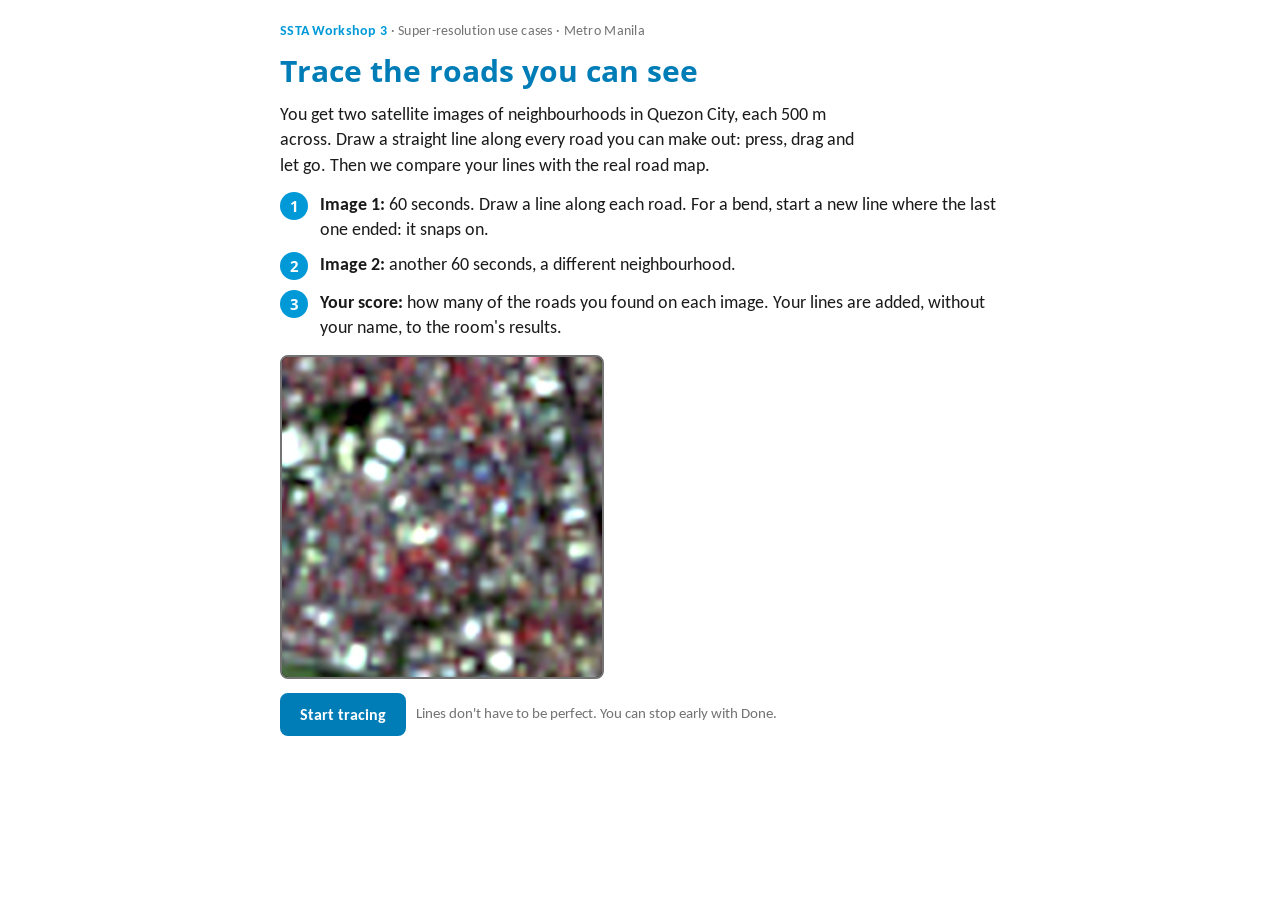
==== index.html @ 5d22a96a "Road-tracing exercise for SSTA Workshop 3 Co-Authored-By: Claude Opus 5.5 <noreply@anthropic.com>" ====
<!doctype html>
<html lang="en">
<head>
<meta charset="utf-8">
<meta name="viewport" content="width=device-width,initial-scale=1,viewport-fit=cover">
<title>Trace the Roads · SSTA Workshop 3</title>
<link rel="preconnect" href="https://fonts.googleapis.com">
<link rel="stylesheet" href="https://fonts.googleapis.com/css2?family=Carlito:wght@400;700&family=Open+Sans:wght@700&display=swap">
<link rel="stylesheet" href="style.css">
<style>body { margin: 0; }</style>
</head>
<body>
<div class="wrap">
  <section id="intro">
    <div style="display:flex;flex-direction:column;gap:14px">
      <div class="eyebrow"><b>SSTA Workshop 3</b> · Super-resolution use cases · Metro Manila</div>
      <h1>Trace the roads you can see</h1>
      <p>You get two satellite images of neighbourhoods in Quezon City, each 500 m across. Draw a straight line along every road you can make out: press, drag and let go. Then we compare your lines with the real road map.</p>
      <ol class="steps">
        <li><span><b>Image 1:</b> 60 seconds. Draw a line along each road. For a bend, start a new line where the last one ended: it snaps on.</span></li>
        <li><span><b>Image 2:</b> another 60 seconds, a different neighbourhood.</span></li>
        <li><span><b>Your score:</b> how many of the roads you found on each image. Your lines are added, without your name, to the room's results.</span></li>
      </ol>
      <div class="stage s2" style="max-width:320px"><img id="introImg" alt="Example: a Sentinel-2 image of Quezon City, enlarged"></div>
      <div class="bar"><button class="go" id="start">Start tracing</button><span class="muted">Lines don't have to be perfect. You can stop early with Done.</span></div>
    </div>
  </section>

  <section id="trace" hidden>
    <div style="display:flex;flex-direction:column;gap:12px">
      <div class="tag"><strong id="tStep">Image 1 of 2</strong><span class="chip" id="tChip"></span></div>
      <div class="stage" id="tStage"><img id="tImg" alt=""><canvas id="tCan" width="600" height="600" aria-label="Drawing area: press, drag and release to draw a straight line along a road"></canvas>
        <div class="scale"><i></i><span>100 m</span></div></div>
      <div class="bar">
        <div class="timer"><div class="track"><b id="tBar"></b></div><span id="tSec">60 s</span></div>
        <button id="undo">Undo</button><button id="clear">Clear</button><button class="go" id="done">Done</button>
      </div>
    </div>
  </section>

  <section id="result" hidden>
    <div style="display:flex;flex-direction:column;gap:16px">
      <div class="eyebrow"><b>Your score</b></div>
      <h2 id="rHead"></h2>
      <div class="cards">
        <div class="card s2"><span class="chip s2" style="align-self:flex-start">Sentinel-2 · 10 m</span><span class="big" id="rBlur"></span><span>of the roads found</span><span class="muted" id="rBlurP"></span></div>
        <div class="card sr"><span class="chip sr" style="align-self:flex-start">Super-resolved · 2.5 m</span><span class="big" id="rSharp"></span><span>of the roads found</span><span class="muted" id="rSharpP"></span></div>
      </div>
      <p>Both images come from the same free Sentinel-2 satellite. The second was super-resolved by our model before you traced it. Below, your lines are drawn on a real high-resolution image of each neighbourhood.</p>
      <div class="legend"><span style="--c:var(--yours)">your lines</span><span style="--c:var(--found)">roads you found</span><span style="--c:var(--missed)">roads you missed</span></div>
      <div class="pair">
        <figure><div class="stage real"><img id="rImg0" alt=""><canvas id="rCan0" width="600" height="600"></canvas></div><figcaption id="rCap0"></figcaption></figure>
        <figure><div class="stage real"><img id="rImg1" alt=""><canvas id="rCan1" width="600" height="600"></canvas></div><figcaption id="rCap1"></figcaption></figure>
      </div>
      <p class="small" id="sent"></p>
      <p class="small">A road counts as found when one of your lines runs within 12 m of it. Driveways and footpaths are left out. Roads: © OpenStreetMap contributors. Real images: Google satellite imagery, averaged to 2.5 m. Sentinel-2: contains modified Copernicus Sentinel data 2025.</p>
      <div class="bar"><button id="again">Trace again</button></div>
    </div>
  </section>
</div>
<script src="areas.js"></script>
<script src="config.js"></script>
<script src="score.js"></script>
<script>
const SECONDS = 60, SNAP = 14, MINLEN = 6;
let plan, cur, strokes = [], active = null, timer, left = 0, results, attempt = 0;
const $ = id => document.getElementById(id);
$("introImg").src = AREAS.A.img.blurry;
let uid; try { uid = localStorage.getItem("ssta-uid"); if (!uid) { uid = Math.random().toString(36).slice(2, 10); localStorage.setItem("ssta-uid", uid); } } catch (e) { uid = Math.random().toString(36).slice(2, 10); }

function newPlan() {
  const first = Math.random() < 0.5 ? "A" : "B";
  return [{ area: first, kind: "blurry" }, { area: first === "A" ? "B" : "A", kind: "sharp" }];
}
function show(id) { for (const s of ["intro", "trace", "result"]) $(s).hidden = s !== id; window.scrollTo(0, 0); }
function begin(i) {
  cur = i; strokes = []; active = null;
  const p = plan[i], s2 = p.kind === "blurry";
  $("tStep").textContent = `Image ${i + 1} of 2`;
  $("tChip").textContent = s2 ? "Sentinel-2 · 10 m pixels, enlarged" : "Super-resolved · 2.5 m pixels";
  $("tChip").className = "chip " + (s2 ? "s2" : "sr");
  $("tStage").className = "stage " + (s2 ? "s2" : "sr");
  $("tImg").src = AREAS[p.area].img[p.kind]; $("tImg").alt = $("tChip").textContent;
  redraw(); left = SECONDS; tick();
  clearInterval(timer); timer = setInterval(() => { left -= 1; tick(); if (left <= 0) finish(); }, 1000);
  show("trace");
}
function tick() { $("tSec").textContent = `${Math.max(left, 0)} s`; $("tBar").style.width = `${100 * Math.max(left, 0) / SECONDS}%`; }
function finish() {
  clearInterval(timer);
  if (active) { if (Math.hypot(active[1][0] - active[0][0], active[1][1] - active[0][1]) >= MINLEN) strokes.push(active); active = null; }
  plan[cur].strokes = strokes;
  if (cur === 0) begin(1); else score();
}
// Straight lines: press = start, drag = preview, release = end. Ends snap to the ends of earlier lines.
const can = $("tCan"), ctx = can.getContext("2d");
function pos(e) { const r = can.getBoundingClientRect(); return [(e.clientX - r.left) * 600 / r.width, (e.clientY - r.top) * 600 / r.height]; }
const clampP = p => [Math.min(600, Math.max(0, p[0])), Math.min(600, Math.max(0, p[1]))];
function snap(p) {
  let best = null, bd = SNAP;
  for (const s of strokes) for (const q of s) { const d = Math.hypot(p[0] - q[0], p[1] - q[1]); if (d < bd) { bd = d; best = q; } }
  return best ? [best[0], best[1]] : p;
}
can.addEventListener("pointerdown", e => { if (left <= 0) return; e.preventDefault(); can.setPointerCapture(e.pointerId);
  const p = snap(clampP(pos(e))); active = [p, p]; redraw(); });
can.addEventListener("pointermove", e => { if (!active) return; active[1] = clampP(pos(e)); redraw(); });
can.addEventListener("pointerup", () => { if (!active) return; const end = snap(active[1]);
  if (Math.hypot(end[0] - active[0][0], end[1] - active[0][1]) >= MINLEN) strokes.push([active[0], end]);
  active = null; redraw(); });
can.addEventListener("pointercancel", () => { active = null; redraw(); });
function redraw() {
  ctx.clearRect(0, 0, 600, 600);
  const all = strokes.concat(active ? [active] : []);
  for (const s of all) { polyline(ctx, s, "rgba(0,0,0,.6)", 8); polyline(ctx, s, css("--trace"), 4); }
  ctx.fillStyle = css("--trace"); ctx.strokeStyle = "rgba(0,0,0,.6)"; ctx.lineWidth = 2;
  for (const s of all) for (const q of s) { ctx.beginPath(); ctx.arc(q[0], q[1], 5, 0, 7); ctx.fill(); ctx.stroke(); }
}
$("undo").onclick = () => { strokes.pop(); redraw(); };
$("clear").onclick = () => { strokes = []; redraw(); };
$("done").onclick = finish;
$("start").onclick = $("again").onclick = () => { plan = newPlan(); attempt += 1; begin(0); };

function send(rs) {
  if (!ENDPOINT) { $("sent").textContent = ""; return; }
  const body = JSON.stringify({ session: SESSION, id: uid, attempt, plan: rs.map(r => ({ area: r.area, kind: r.kind,
    recall: +r.recall.toFixed(4), precision: r.precision === null ? null : +r.precision.toFixed(4),
    lines: r.strokes.map(s => s.flat().map(Math.round)) })) });
  $("sent").textContent = "Sending your lines to the room…";
  const go = k => fetch(ENDPOINT, { method: "POST", mode: "no-cors", headers: { "Content-Type": "text/plain;charset=utf-8" }, body, keepalive: true })
    .then(() => { $("sent").textContent = "Your lines were added to the room's results."; })
    .catch(() => { if (k < 3) setTimeout(() => go(k + 1), 2000 * (k + 1)); else $("sent").textContent = "Could not reach the results board. Your score above still counts."; });
  go(0);
}
function score() {
  results = plan.map(p => ({ ...p, ...evaluate(p.area, p.strokes) }));
  const [b, s] = results;
  $("rBlur").textContent = pct(b.recall); $("rSharp").textContent = pct(s.recall);
  const prec = r => r.precision === null ? "You drew no lines." : `${pct(r.precision)} of your lines were on a real road.`;
  $("rBlurP").textContent = prec(b); $("rSharpP").textContent = prec(s);
  const ratio = b.recall > 0.005 ? s.recall / b.recall : null;
  $("rHead").textContent = s.recall > b.recall
    ? (ratio && ratio >= 1.5 ? `You found ${ratio.toFixed(1)} times as many roads on the super-resolved image` : "You found more roads on the super-resolved image")
    : "You found as many roads on the blurry image. Try again, slowly?";
  results.forEach((r, i) => {
    $("rImg" + i).src = AREAS[r.area].img.real; $("rImg" + i).alt = "Real high-resolution image of the same neighbourhood";
    $("rCap" + i).innerHTML = `<b>Traced on ${r.kind === "blurry" ? "Sentinel-2" : "the super-resolved image"}</b> · drawn on the real image`;
    const c = $("rCan" + i).getContext("2d"); c.clearRect(0, 0, 600, 600);
    const shown = r.segs.filter(([, , ok, m]) => m || ok);   // outlines first, then colours, so the pieces join up
    for (const [p, q, ok] of shown) polyline(c, [p, q], "rgba(0,0,0,.45)", ok ? 9 : 5);
    for (const [p, q, ok] of shown) polyline(c, [p, q], ok ? css("--found") : css("--missed"), ok ? 6 : 3);
    for (const st of r.strokes) { polyline(c, st, "rgba(0,0,0,.6)", 5); polyline(c, st, css("--yours"), 2.5); }
  });
  show("result"); send(results);
}
</script>
</body>
</html>
---- style.css ----
/* SSTA workshop look: white page, ADB-blue Segoe UI headings, Calibri body, light-grey rounded cards,
   green = our model, blue = real image, grey = Sentinel-2 (same colours as the slides). Single light look. */
:root {
  --page: #ffffff;
  --ink: #1a1a1a;
  --muted: #737373;
  --title: #007db7;       /* slide titles */
  --brand: #0099d8;       /* theme dark 2 */
  --wash: #c6ecfb;        /* section-divider background */
  --card: #fafafa;
  --card-edge: #bfbfbf;
  --model: #1f8a70;       /* our model */
  --model-fill: #e9f3f1;
  --real: #3a6ea5;        /* real high-resolution image */
  --s2: #737373;          /* Sentinel-2 */
  --trace: #fdb515;       /* participant's lines while tracing (theme accent 5) */
  --found: #8dc63f;       /* roads found (theme accent 3, bright enough on imagery) */
  --missed: #e9532b;      /* roads missed (theme accent 6) */
  --yours: #ffffff;
  --head: "Segoe UI", "Open Sans", system-ui, -apple-system, sans-serif;
  --body: Calibri, Carlito, "Segoe UI", system-ui, sans-serif;
  color-scheme: light;
}
html, body { min-height: 100%; }
body { background: var(--page); color: var(--ink); font-family: var(--body); font-size: 18px; line-height: 1.4; }
.wrap { max-width: 720px; margin: 0 auto; padding-block: 20px 40px;
  padding-left: max(16px, env(safe-area-inset-left, 0px)); padding-right: max(16px, env(safe-area-inset-right, 0px));
  display: flex; flex-direction: column; gap: 18px; }
.wrap.wide { max-width: 1280px; }
h1, h2, h3 { font-family: var(--head); font-weight: 700; color: var(--title); line-height: 1.15; margin: 0; text-wrap: balance; }
h1 { font-size: 1.85rem; }
h2 { font-size: 1.5rem; }
h3 { font-size: 1.1rem; color: var(--ink); }
p { margin: 0; max-width: 64ch; }
.eyebrow { font-size: .9rem; color: var(--muted); letter-spacing: .02em; }
.eyebrow b { color: var(--brand); }
.muted { color: var(--muted); font-size: .95rem; }
.small { font-size: .85rem; color: var(--muted); }
.steps { display: grid; gap: 10px; padding: 0; margin: 0; list-style: none; counter-reset: s; }
.steps li { display: grid; grid-template-columns: 30px 1fr; gap: 10px; align-items: start; }
.steps li::before { counter-increment: s; content: counter(s); font: 700 .95rem var(--head); color: #fff; background: var(--brand);
  width: 28px; height: 28px; border-radius: 50%; display: grid; place-items: center; }
.stage { position: relative; width: 100%; max-width: 640px; aspect-ratio: 1; border-radius: 8px; overflow: hidden; background: #000;
  border: 2px solid var(--card-edge); }
.stage.s2 { border-color: var(--s2); } .stage.sr { border-color: var(--model); } .stage.real { border-color: var(--real); }
.stage img, .stage canvas { position: absolute; inset: 0; width: 100%; height: 100%; }
.stage canvas { touch-action: none; cursor: crosshair; }
.scale { position: absolute; left: 10px; bottom: 10px; width: 100%; display: flex; flex-direction: column; gap: 3px; font-size: .8rem; color: #fff;
  text-shadow: 0 1px 2px #000; pointer-events: none; }
.scale i { display: block; width: 20%; height: 4px; background: #fff; box-shadow: 0 1px 2px #000; }
.bar { display: flex; flex-wrap: wrap; gap: 10px; align-items: center; }
.timer { flex: 1 1 180px; min-width: 0; display: flex; align-items: center; gap: 10px; font-variant-numeric: tabular-nums; font-weight: 700; }
.track { flex: 1; height: 10px; background: #e6e6e6; border-radius: 5px; overflow: hidden; }
.track b { display: block; height: 100%; width: 100%; background: var(--brand); transition: width .25s linear; }
button { font: 700 1rem var(--body); border-radius: 8px; padding: 10px 18px; border: 2px solid var(--card-edge); background: #fff; color: var(--ink); cursor: pointer; }
button.go { background: var(--title); border-color: var(--title); color: #fff; }
button:focus-visible { outline: 3px solid var(--trace); outline-offset: 2px; }
button:disabled { opacity: .5; cursor: default; }
.chip { display: inline-flex; align-items: center; gap: 8px; font: 700 .95rem var(--head); padding: 4px 12px; border-radius: 999px; color: #fff; }
.chip.s2 { background: var(--s2); } .chip.sr { background: var(--model); } .chip.real { background: var(--real); }
.tag { display: flex; flex-wrap: wrap; gap: 10px; align-items: center; }
.tag strong { font: 700 1.15rem var(--head); color: var(--title); }
.cards { display: grid; grid-template-columns: 1fr 1fr; gap: 12px; }
.card { background: var(--card); border: 2px solid var(--card-edge); border-radius: 10px; padding: 14px; display: flex; flex-direction: column; gap: 4px; min-width: 0; }
.card.s2 { border-color: var(--s2); } .card.sr { border-color: var(--model); background: var(--model-fill); }
.big { font: 700 3rem/1 var(--head); font-variant-numeric: tabular-nums; }
.card.s2 .big { color: var(--s2); } .card.sr .big { color: var(--model); }
.legend { display: flex; flex-wrap: wrap; gap: 16px; font-size: .95rem; color: var(--muted); }
.legend span::before { content: ""; display: inline-block; width: 20px; height: 5px; border-radius: 2px; margin-right: 6px; vertical-align: middle;
  background: var(--c); box-shadow: 0 0 0 1px rgba(0,0,0,.35); }
.pair { display: grid; grid-template-columns: 1fr 1fr; gap: 12px; }
figure { margin: 0; display: flex; flex-direction: column; gap: 6px; min-width: 0; }
figcaption { font-size: .95rem; color: var(--muted); }
figcaption b { color: var(--ink); }
.note { background: var(--wash); border-radius: 10px; padding: 12px 14px; }
@media (max-width: 560px) { .pair, .cards { grid-template-columns: 1fr; } h1 { font-size: 1.6rem; } }
@media (prefers-reduced-motion: reduce) { .track b { transition: none; } }
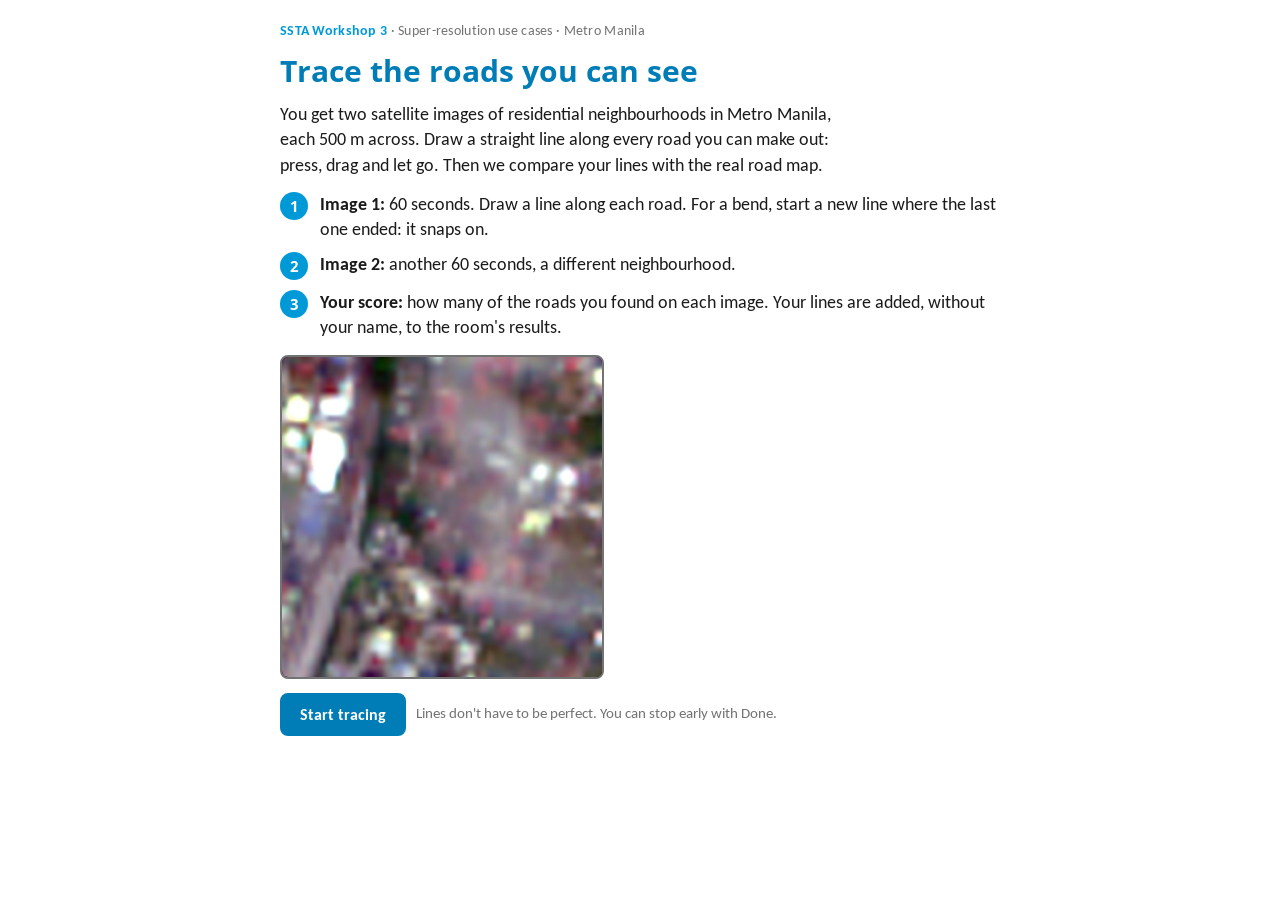
==== commit 372076b5: "Use two Metro Manila subdivisions with larger houses Co-Authored-By: Claude Opus 5.5 <noreply@anthro" ====
--- a/index.html
+++ b/index.html
@@ -15,13 +15,13 @@
     <div style="display:flex;flex-direction:column;gap:14px">
       <div class="eyebrow"><b>SSTA Workshop 3</b> · Super-resolution use cases · Metro Manila</div>
       <h1>Trace the roads you can see</h1>
-      <p>You get two satellite images of neighbourhoods in Quezon City, each 500 m across. Draw a straight line along every road you can make out: press, drag and let go. Then we compare your lines with the real road map.</p>
+      <p>You get two satellite images of residential neighbourhoods in Metro Manila, each 500 m across. Draw a straight line along every road you can make out: press, drag and let go. Then we compare your lines with the real road map.</p>
       <ol class="steps">
         <li><span><b>Image 1:</b> 60 seconds. Draw a line along each road. For a bend, start a new line where the last one ended: it snaps on.</span></li>
         <li><span><b>Image 2:</b> another 60 seconds, a different neighbourhood.</span></li>
         <li><span><b>Your score:</b> how many of the roads you found on each image. Your lines are added, without your name, to the room's results.</span></li>
       </ol>
-      <div class="stage s2" style="max-width:320px"><img id="introImg" alt="Example: a Sentinel-2 image of Quezon City, enlarged"></div>
+      <div class="stage s2" style="max-width:320px"><img id="introImg" alt="Example: a Sentinel-2 image of Metro Manila, enlarged"></div>
       <div class="bar"><button class="go" id="start">Start tracing</button><span class="muted">Lines don't have to be perfect. You can stop early with Done.</span></div>
     </div>
   </section>
